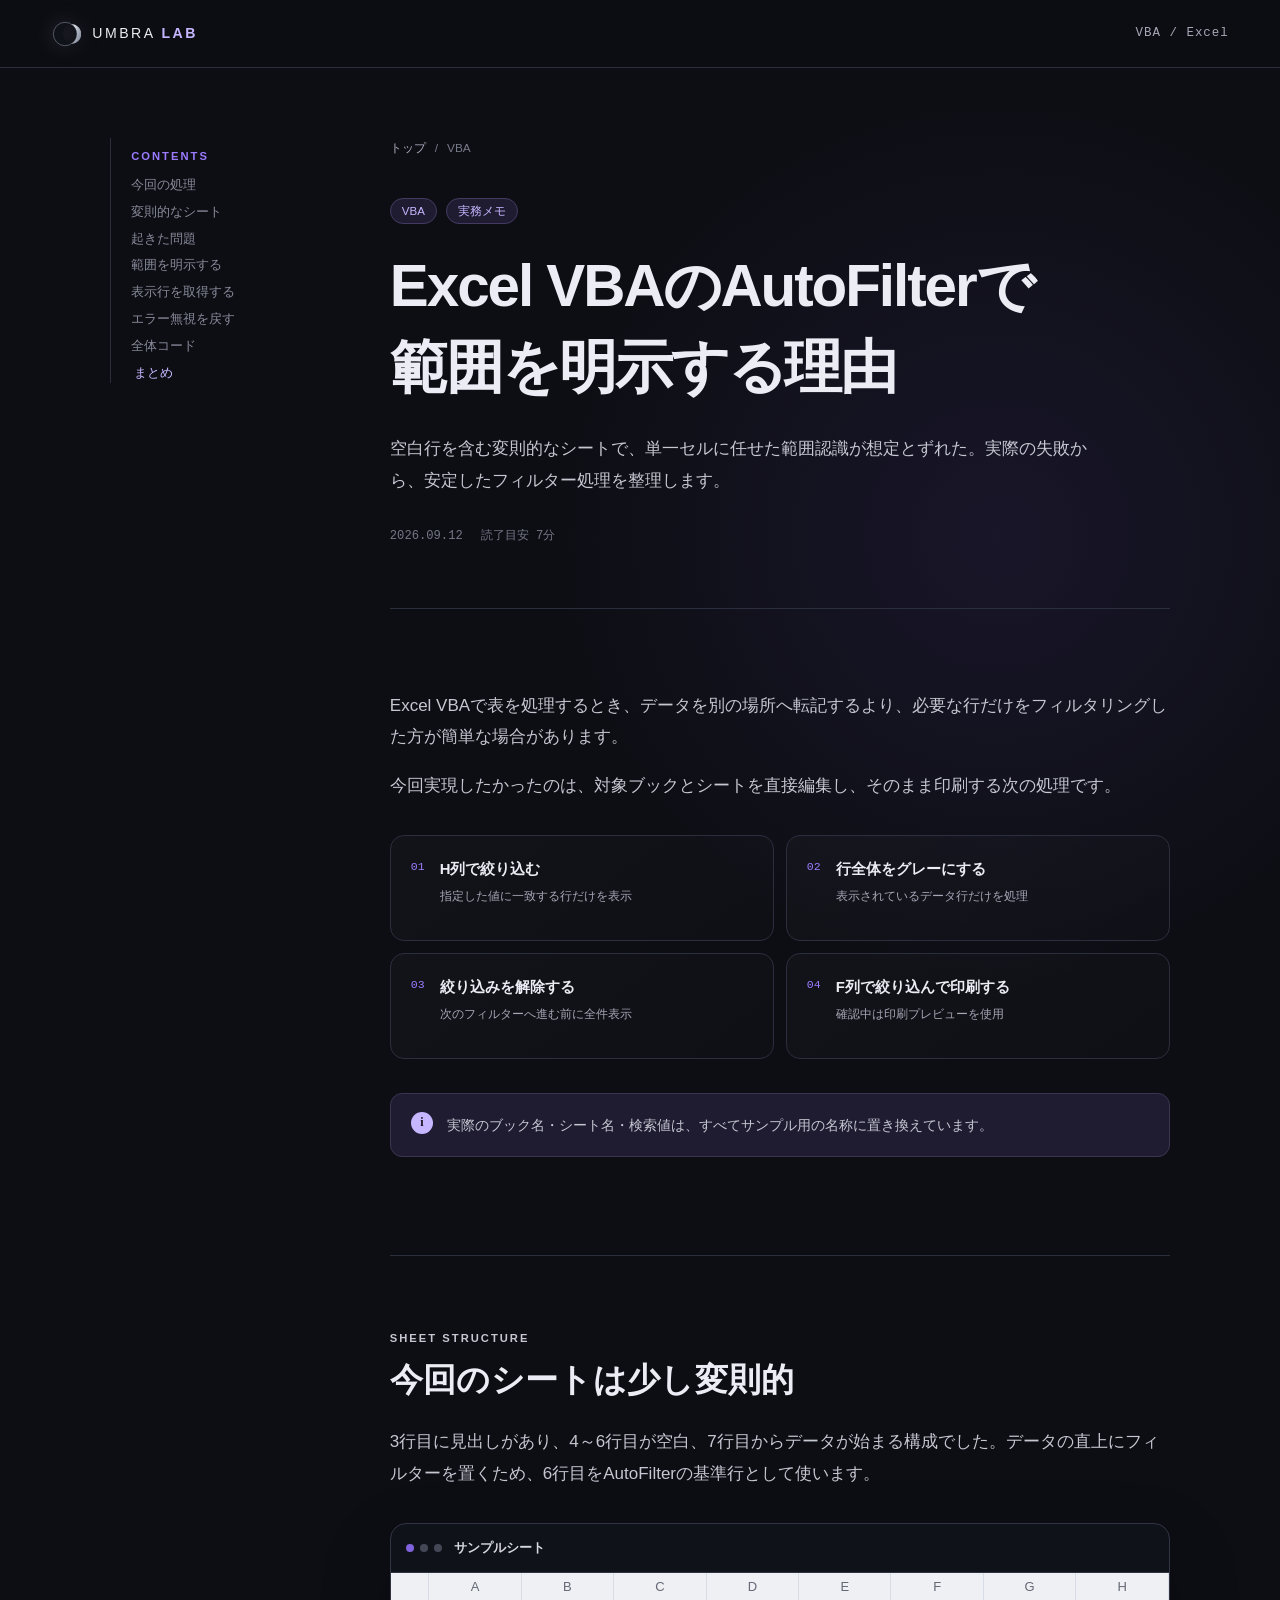
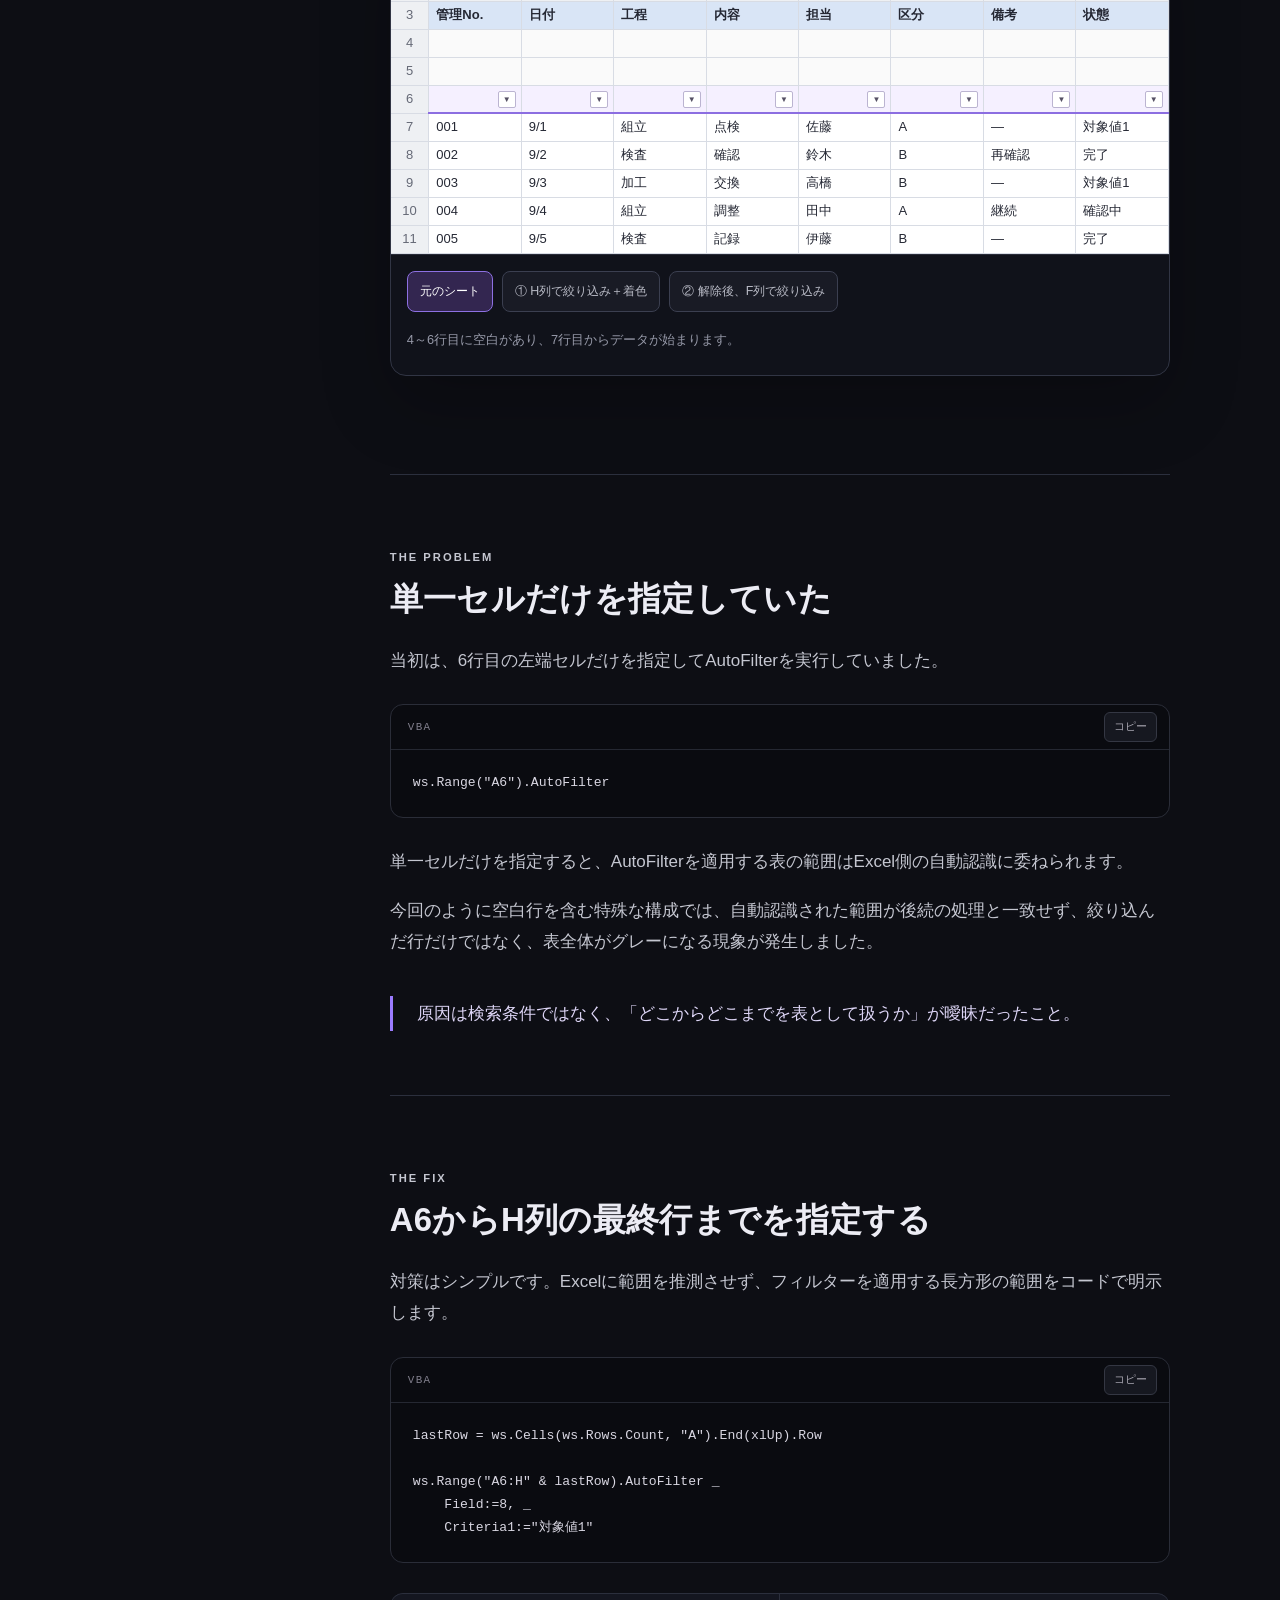
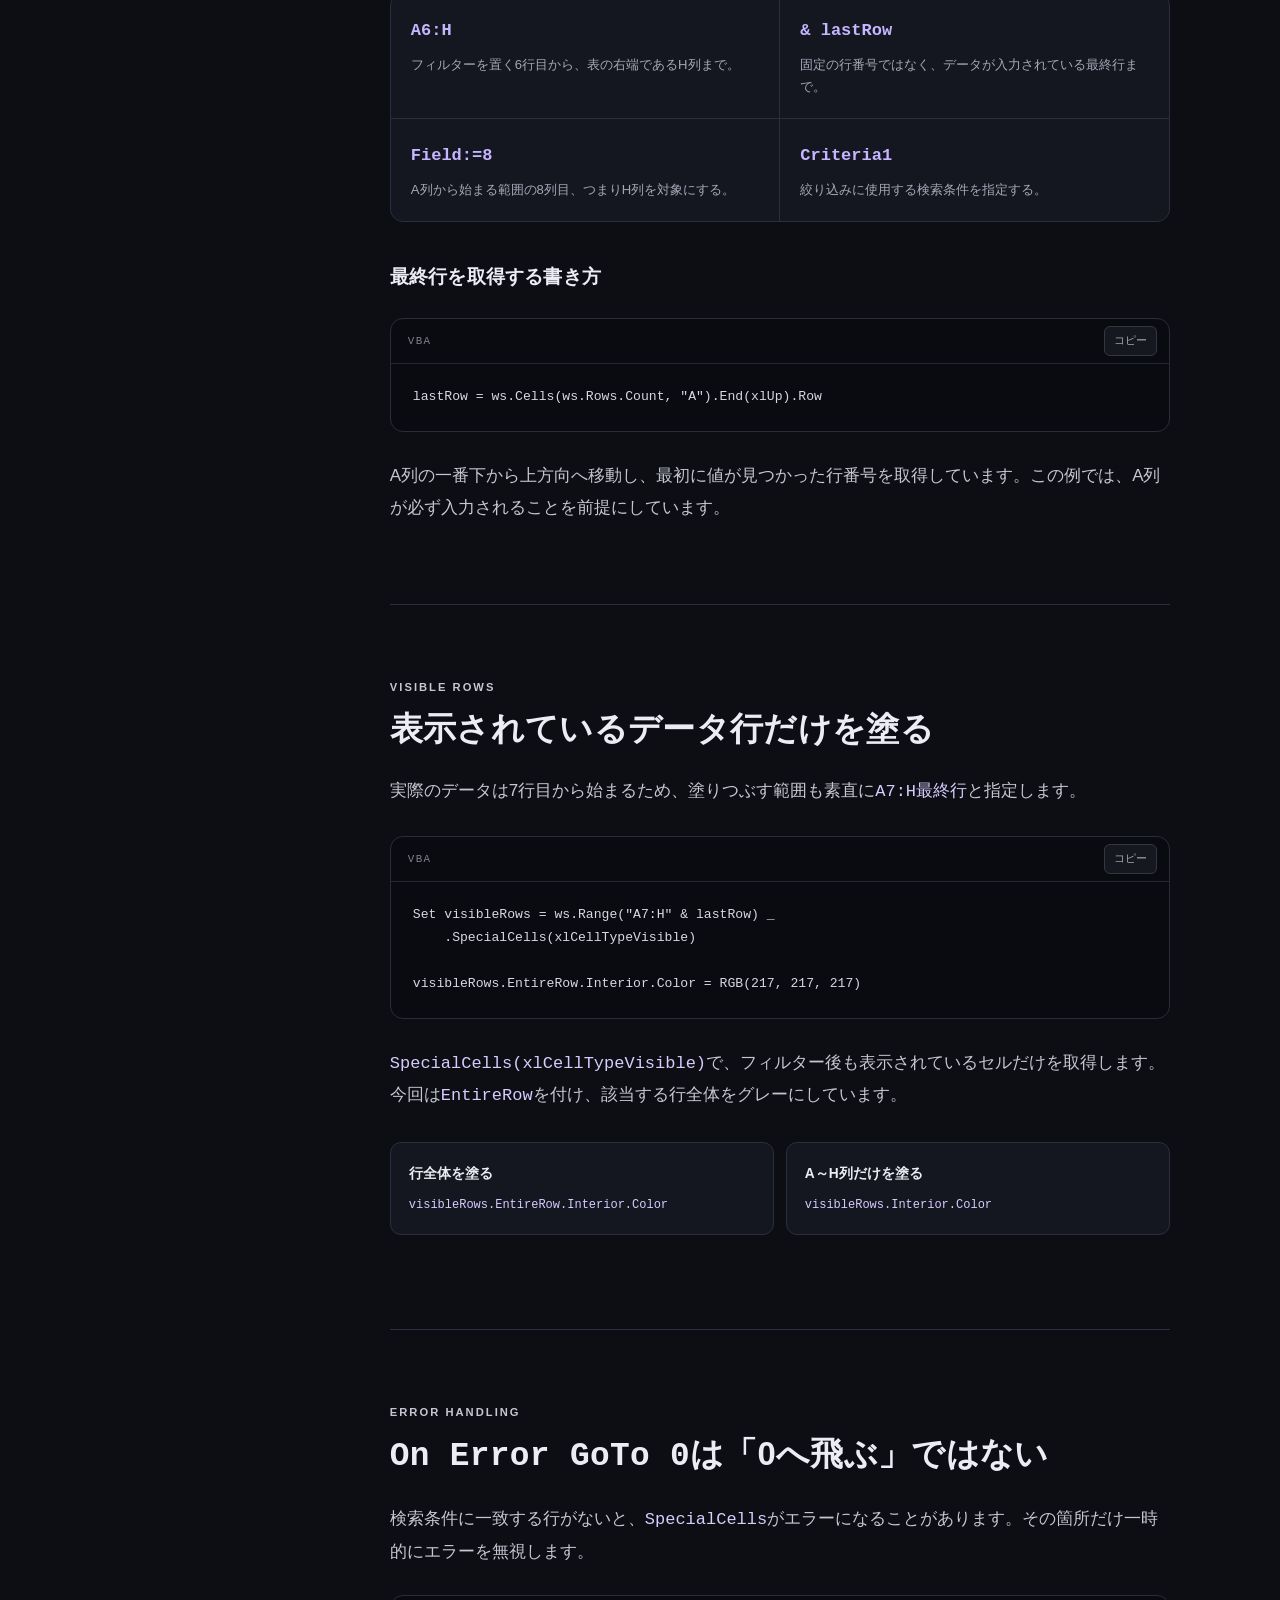
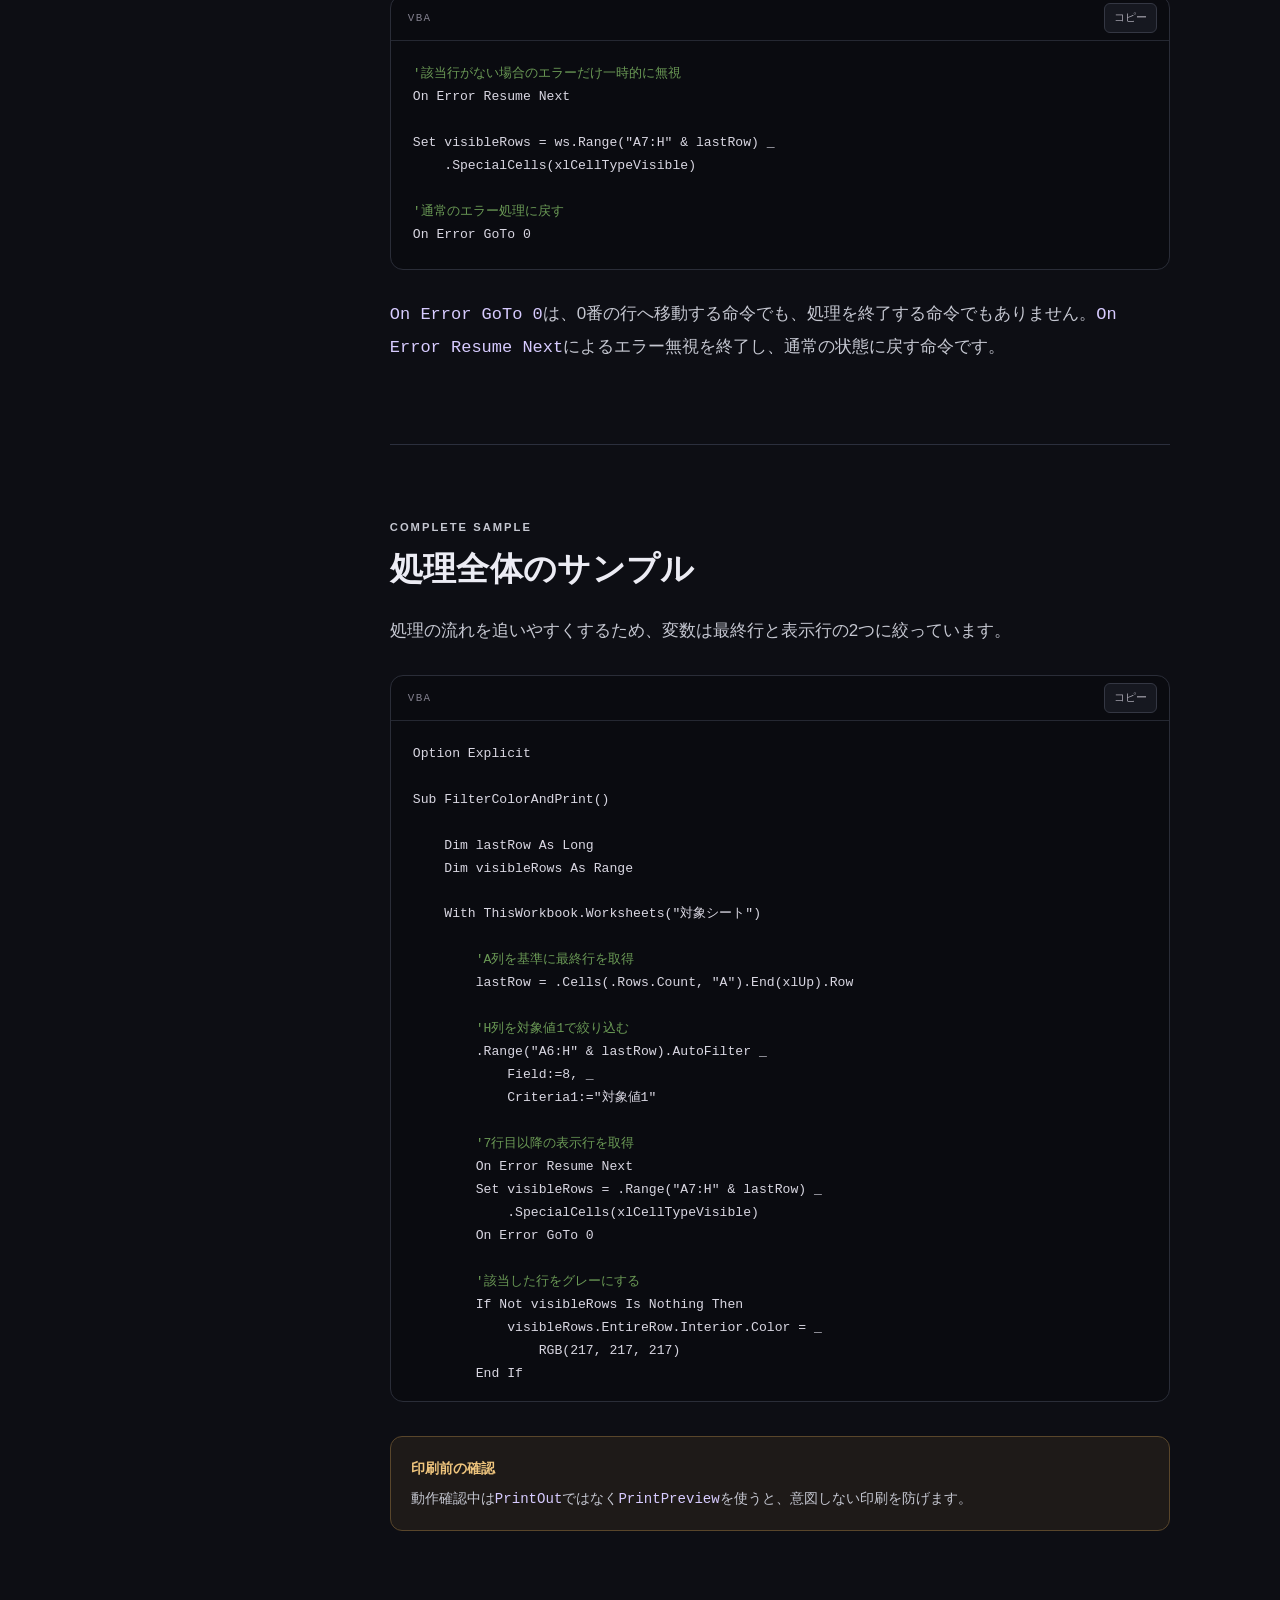
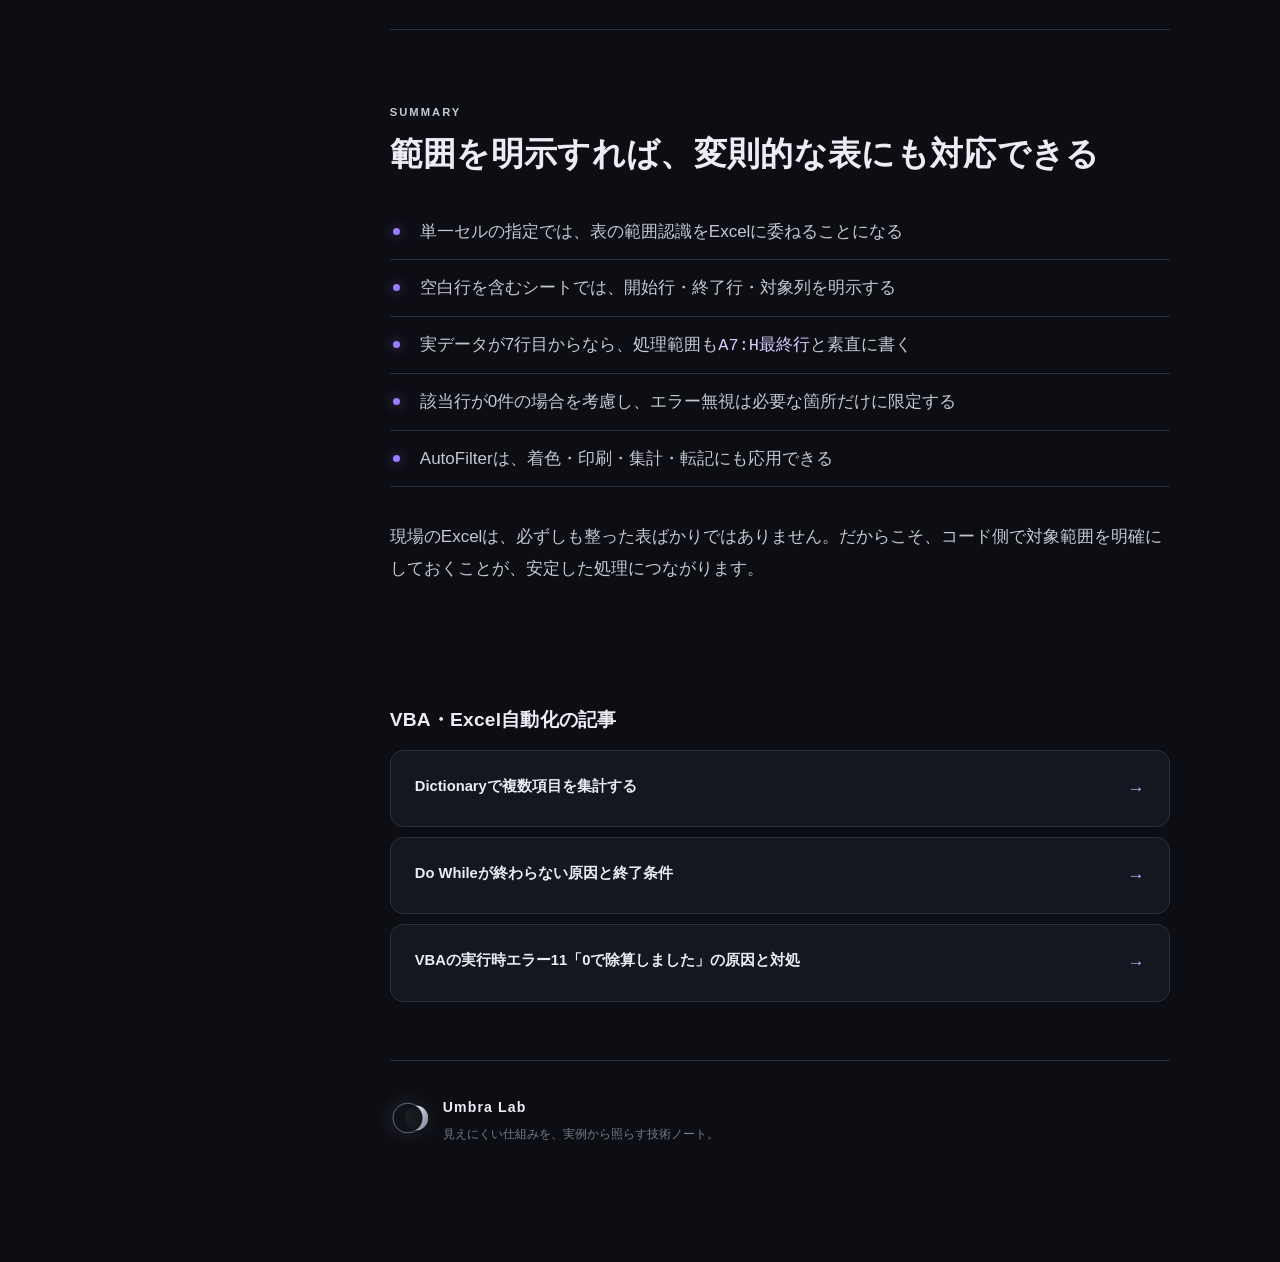
==== docs/articles/autofilter-range.html @ 35174223 "Umbra Lab 初回公開" ====
<!doctype html>
<html lang="ja">
<head>
  <meta charset="utf-8">
  <meta name="viewport" content="width=device-width, initial-scale=1">
  <title>Excel VBAのAutoFilterで範囲を明示する理由 | Umbra Lab</title>
  <meta name="description" content="空白行を含む変則的なExcelシートで、AutoFilterの自動範囲認識が想定とずれた実例と、範囲を明示して安定させる方法を解説します。">
  <meta name="theme-color" content="#0d0e14">
  <link rel="icon" type="image/svg+xml" href="../favicon.svg">
  <link rel="stylesheet" href="../styles.css">
</head>
<body>
  <header class="site-header">
    <a class="brand" href="../index.html" aria-label="Umbra Lab トップへ">
      <img class="brand-mark" src="../assets/umbra-mark.svg" alt="">
      <span>UMBRA <strong>LAB</strong></span>
    </a>
    <span class="section-name">VBA / Excel</span>
  </header>

  <div class="reading-progress" aria-hidden="true"><span></span></div>

  <main id="top" class="page-shell">
    <aside class="toc" aria-label="この記事の目次">
      <p class="toc-label">CONTENTS</p>
      <nav>
        <a href="#overview">今回の処理</a>
        <a href="#sheet">変則的なシート</a>
        <a href="#problem">起きた問題</a>
        <a href="#solution">範囲を明示する</a>
        <a href="#visible">表示行を取得する</a>
        <a href="#error">エラー無視を戻す</a>
        <a href="#full-code">全体コード</a>
        <a href="#summary">まとめ</a>
      </nav>
    </aside>

    <article class="article">
      <nav class="breadcrumb" aria-label="パンくずリスト"><a href="../index.html">トップ</a><span>/</span><span>VBA</span></nav>
      <header class="article-header">
        <div class="eyebrow"><span>VBA</span><span>実務メモ</span></div>
        <h1>Excel VBAのAutoFilterで<br>範囲を明示する理由</h1>
        <p class="lead">空白行を含む変則的なシートで、単一セルに任せた範囲認識が想定とずれた。実際の失敗から、安定したフィルター処理を整理します。</p>
        <div class="article-meta"><span>2026.09.12</span><span>読了目安 7分</span></div>
      </header>

      <section id="overview">
        <p>Excel VBAで表を処理するとき、データを別の場所へ転記するより、必要な行だけをフィルタリングした方が簡単な場合があります。</p>
        <p>今回実現したかったのは、対象ブックとシートを直接編集し、そのまま印刷する次の処理です。</p>
        <ol class="process-list">
          <li><span>01</span><div><strong>H列で絞り込む</strong><small>指定した値に一致する行だけを表示</small></div></li>
          <li><span>02</span><div><strong>行全体をグレーにする</strong><small>表示されているデータ行だけを処理</small></div></li>
          <li><span>03</span><div><strong>絞り込みを解除する</strong><small>次のフィルターへ進む前に全件表示</small></div></li>
          <li><span>04</span><div><strong>F列で絞り込んで印刷する</strong><small>確認中は印刷プレビューを使用</small></div></li>
        </ol>
        <div class="note"><span class="note-icon">i</span><p>実際のブック名・シート名・検索値は、すべてサンプル用の名称に置き換えています。</p></div>
      </section>

      <section id="sheet">
        <p class="section-kicker">SHEET STRUCTURE</p>
        <h2>今回のシートは少し変則的</h2>
        <p>3行目に見出しがあり、4～6行目が空白、7行目からデータが始まる構成でした。データの直上にフィルターを置くため、6行目をAutoFilterの基準行として使います。</p>
        <div class="sheet-card">
          <div class="sheet-toolbar">
            <div class="sheet-dots" aria-hidden="true"><span></span><span></span><span></span></div>
            <strong>サンプルシート</strong><span class="sheet-hint"></span>
          </div>
          <div class="sheet-scroll">
            <table class="excel-sheet" aria-label="空白行を含むExcelシートの例">
              <thead><tr><th class="corner"></th><th>A</th><th>B</th><th>C</th><th>D</th><th>E</th><th>F</th><th>G</th><th>H</th></tr></thead>
              <tbody id="demoBody">
                <tr class="source-header" data-fixed><th>3</th><td>管理No.</td><td>日付</td><td>工程</td><td>内容</td><td>担当</td><td>区分</td><td>備考</td><td>状態</td></tr>
                <tr class="blank-row" data-fixed><th>4</th><td></td><td></td><td></td><td></td><td></td><td></td><td></td><td></td></tr>
                <tr class="blank-row" data-fixed><th>5</th><td></td><td></td><td></td><td></td><td></td><td></td><td></td><td></td></tr>
                <tr class="filter-row" data-fixed><th>6</th><td><span class="filter-cell">▼</span></td><td><span class="filter-cell">▼</span></td><td><span class="filter-cell">▼</span></td><td><span class="filter-cell">▼</span></td><td><span class="filter-cell">▼</span></td><td><span class="filter-cell">▼</span></td><td><span class="filter-cell">▼</span></td><td><span class="filter-cell">▼</span></td></tr>
                <tr data-row="7" data-f="A" data-h="対象値1"><th>7</th><td>001</td><td>9/1</td><td>組立</td><td>点検</td><td>佐藤</td><td>A</td><td>―</td><td>対象値1</td></tr>
                <tr data-row="8" data-f="B" data-h="完了"><th>8</th><td>002</td><td>9/2</td><td>検査</td><td>確認</td><td>鈴木</td><td>B</td><td>再確認</td><td>完了</td></tr>
                <tr data-row="9" data-f="B" data-h="対象値1"><th>9</th><td>003</td><td>9/3</td><td>加工</td><td>交換</td><td>高橋</td><td>B</td><td>―</td><td>対象値1</td></tr>
                <tr data-row="10" data-f="A" data-h="確認中"><th>10</th><td>004</td><td>9/4</td><td>組立</td><td>調整</td><td>田中</td><td>A</td><td>継続</td><td>確認中</td></tr>
                <tr data-row="11" data-f="B" data-h="完了"><th>11</th><td>005</td><td>9/5</td><td>検査</td><td>記録</td><td>伊藤</td><td>B</td><td>―</td><td>完了</td></tr>
              </tbody>
            </table>
          </div>
          <div class="demo-controls" role="group" aria-label="フィルター動作の再現">
            <button type="button" class="demo-button is-active" data-demo="all">元のシート</button>
            <button type="button" class="demo-button" data-demo="h">① H列で絞り込み＋着色</button>
            <button type="button" class="demo-button" data-demo="f">② 解除後、F列で絞り込み</button>
          </div>
          <p id="demoCaption" class="demo-caption" aria-live="polite">4～6行目に空白があり、7行目からデータが始まります。</p>
        </div>
      </section>

      <section id="problem">
        <p class="section-kicker">THE PROBLEM</p>
        <h2>単一セルだけを指定していた</h2>
        <p>当初は、6行目の左端セルだけを指定してAutoFilterを実行していました。</p>
        <div class="code-block"><div class="code-head"><span>VBA</span><button type="button" class="copy-button">コピー</button></div><pre><code>ws.Range("A6").AutoFilter</code></pre></div>
        <p>単一セルだけを指定すると、AutoFilterを適用する表の範囲はExcel側の自動認識に委ねられます。</p>
        <p>今回のように空白行を含む特殊な構成では、自動認識された範囲が後続の処理と一致せず、絞り込んだ行だけではなく、表全体がグレーになる現象が発生しました。</p>
        <blockquote><p>原因は検索条件ではなく、「どこからどこまでを表として扱うか」が曖昧だったこと。</p></blockquote>
      </section>

      <section id="solution">
        <p class="section-kicker">THE FIX</p>
        <h2>A6からH列の最終行までを指定する</h2>
        <p>対策はシンプルです。Excelに範囲を推測させず、フィルターを適用する長方形の範囲をコードで明示します。</p>
        <div class="code-block"><div class="code-head"><span>VBA</span><button type="button" class="copy-button">コピー</button></div><pre><code>lastRow = ws.Cells(ws.Rows.Count, "A").End(xlUp).Row

ws.Range("A6:H" &amp; lastRow).AutoFilter _
    Field:=8, _
    Criteria1:="対象値1"</code></pre></div>
        <div class="explain-grid">
          <div><code>A6:H</code><p>フィルターを置く6行目から、表の右端であるH列まで。</p></div>
          <div><code>&amp; lastRow</code><p>固定の行番号ではなく、データが入力されている最終行まで。</p></div>
          <div><code>Field:=8</code><p>A列から始まる範囲の8列目、つまりH列を対象にする。</p></div>
          <div><code>Criteria1</code><p>絞り込みに使用する検索条件を指定する。</p></div>
        </div>
        <h3>最終行を取得する書き方</h3>
        <div class="code-block compact"><div class="code-head"><span>VBA</span><button type="button" class="copy-button">コピー</button></div><pre><code>lastRow = ws.Cells(ws.Rows.Count, "A").End(xlUp).Row</code></pre></div>
        <p>A列の一番下から上方向へ移動し、最初に値が見つかった行番号を取得しています。この例では、A列が必ず入力されることを前提にしています。</p>
      </section>

      <section id="visible">
        <p class="section-kicker">VISIBLE ROWS</p>
        <h2>表示されているデータ行だけを塗る</h2>
        <p>実際のデータは7行目から始まるため、塗りつぶす範囲も素直に<code>A7:H最終行</code>と指定します。</p>
        <div class="code-block"><div class="code-head"><span>VBA</span><button type="button" class="copy-button">コピー</button></div><pre><code>Set visibleRows = ws.Range("A7:H" &amp; lastRow) _
    .SpecialCells(xlCellTypeVisible)

visibleRows.EntireRow.Interior.Color = RGB(217, 217, 217)</code></pre></div>
        <p><code>SpecialCells(xlCellTypeVisible)</code>で、フィルター後も表示されているセルだけを取得します。今回は<code>EntireRow</code>を付け、該当する行全体をグレーにしています。</p>
        <div class="choice-row">
          <div><strong>行全体を塗る</strong><code>visibleRows.EntireRow.Interior.Color</code></div>
          <div><strong>A～H列だけを塗る</strong><code>visibleRows.Interior.Color</code></div>
        </div>
      </section>

      <section id="error">
        <p class="section-kicker">ERROR HANDLING</p>
        <h2><code>On Error GoTo 0</code>は「0へ飛ぶ」ではない</h2>
        <p>検索条件に一致する行がないと、<code>SpecialCells</code>がエラーになることがあります。その箇所だけ一時的にエラーを無視します。</p>
        <div class="code-block"><div class="code-head"><span>VBA</span><button type="button" class="copy-button">コピー</button></div><pre><code><span class="code-comment">'該当行がない場合のエラーだけ一時的に無視</span>
On Error Resume Next

Set visibleRows = ws.Range("A7:H" &amp; lastRow) _
    .SpecialCells(xlCellTypeVisible)

<span class="code-comment">'通常のエラー処理に戻す</span>
On Error GoTo 0</code></pre></div>
        <p><code>On Error GoTo 0</code>は、0番の行へ移動する命令でも、処理を終了する命令でもありません。<code>On Error Resume Next</code>によるエラー無視を終了し、通常の状態に戻す命令です。</p>
      </section>

      <section id="full-code">
        <p class="section-kicker">COMPLETE SAMPLE</p>
        <h2>処理全体のサンプル</h2>
        <p>処理の流れを追いやすくするため、変数は最終行と表示行の2つに絞っています。</p>
        <div class="code-block large"><div class="code-head"><span>VBA</span><button type="button" class="copy-button">コピー</button></div><pre><code>Option Explicit

Sub FilterColorAndPrint()

    Dim lastRow As Long
    Dim visibleRows As Range

    With ThisWorkbook.Worksheets("対象シート")

        <span class="code-comment">'A列を基準に最終行を取得</span>
        lastRow = .Cells(.Rows.Count, "A").End(xlUp).Row

        <span class="code-comment">'H列を対象値1で絞り込む</span>
        .Range("A6:H" &amp; lastRow).AutoFilter _
            Field:=8, _
            Criteria1:="対象値1"

        <span class="code-comment">'7行目以降の表示行を取得</span>
        On Error Resume Next
        Set visibleRows = .Range("A7:H" &amp; lastRow) _
            .SpecialCells(xlCellTypeVisible)
        On Error GoTo 0

        <span class="code-comment">'該当した行をグレーにする</span>
        If Not visibleRows Is Nothing Then
            visibleRows.EntireRow.Interior.Color = _
                RGB(217, 217, 217)
        End If

        <span class="code-comment">'絞り込みを解除</span>
        If .FilterMode Then
            .ShowAllData
        End If

        <span class="code-comment">'F列を対象値2で絞り込む</span>
        .Range("A6:H" &amp; lastRow).AutoFilter _
            Field:=6, _
            Criteria1:="対象値2"

        <span class="code-comment">'動作確認時は印刷プレビューを使用</span>
        .PrintPreview

    End With

End Sub</code></pre></div>
        <div class="warning"><strong>印刷前の確認</strong><p>動作確認中は<code>PrintOut</code>ではなく<code>PrintPreview</code>を使うと、意図しない印刷を防げます。</p></div>
      </section>

      <section id="summary">
        <p class="section-kicker">SUMMARY</p>
        <h2>範囲を明示すれば、変則的な表にも対応できる</h2>
        <ul class="summary-list">
          <li>単一セルの指定では、表の範囲認識をExcelに委ねることになる</li>
          <li>空白行を含むシートでは、開始行・終了行・対象列を明示する</li>
          <li>実データが7行目からなら、処理範囲も<code>A7:H最終行</code>と素直に書く</li>
          <li>該当行が0件の場合を考慮し、エラー無視は必要な箇所だけに限定する</li>
          <li>AutoFilterは、着色・印刷・集計・転記にも応用できる</li>
        </ul>
        <p>現場のExcelは、必ずしも整った表ばかりではありません。だからこそ、コード側で対象範囲を明確にしておくことが、安定した処理につながります。</p>
      </section>

      <h3>VBA・Excel自動化の記事</h3>
      <div class="related-articles">
        <a class="next-article" href="dictionary-multiple-keys.html">
          <strong>Dictionaryで複数項目を集計する</strong><span aria-hidden="true">→</span>
        </a>
        <a class="next-article" href="do-while-exit-condition.html">
          <strong>Do Whileが終わらない原因と終了条件</strong><span aria-hidden="true">→</span>
        </a>  
        <a class="next-article" href="division-by-zero-error-11.html">
          <strong>VBAの実行時エラー11「0で除算しました」の原因と対処</strong><span aria-hidden="true">→</span>
        </a> 
      </div>      
      <footer class="article-footer">
        <img class="brand-mark" src="../assets/umbra-mark.svg" alt="">
        <div><strong>Umbra Lab</strong><p>見えにくい仕組みを、実例から照らす技術ノート。</p></div>
      </footer>
    </article>
  </main>

  <script src="../script.js"></script>
</body>
</html>
---- docs/styles.css ----
:root {
  --bg: #0d0e14;
  --surface: #141620;
  --surface-2: #1a1d29;
  --ink: #ececf4;
  --muted: #a5a7b5;
  --line: #2b2f3d;
  --accent: #9b7bff;
  --accent-soft: rgba(155, 123, 255, .13);
  --accent-bright: #c6b6ff;
  --code: #0a0b10;
  --green: #4ade80;
  --excel-grid: #d8dce4;
  --excel-head: #eef0f3;
  --excel-text: #252834;
  color-scheme: dark;
}

* { box-sizing: border-box; }

html { scroll-behavior: smooth; }

body {
  margin: 0;
  background:
    radial-gradient(circle at 78% 7%, rgba(118, 84, 210, .11), transparent 28rem),
    var(--bg);
  color: var(--ink);
  font-family: "Segoe UI", "Yu Gothic UI", "Hiragino Kaku Gothic ProN", sans-serif;
  font-size: 17px;
  line-height: 1.85;
  text-rendering: optimizeLegibility;
}

a { color: inherit; }

button { font: inherit; }

.site-header {
  height: 68px;
  padding: 0 clamp(20px, 4vw, 64px);
  border-bottom: 1px solid var(--line);
  display: flex;
  align-items: center;
  justify-content: space-between;
  background: rgba(13, 14, 20, .88);
  backdrop-filter: blur(12px);
  position: sticky;
  top: 0;
  z-index: 20;
}

.brand {
  display: inline-flex;
  align-items: center;
  gap: 11px;
  color: var(--ink);
  text-decoration: none;
  font-size: .88rem;
  letter-spacing: .18em;
}

.brand strong { color: var(--accent-bright); }

.brand-mark {
  width: 30px;
  height: 30px;
  flex: 0 0 auto;
  display: block;
  object-fit: contain;
  filter: drop-shadow(0 0 10px rgba(199, 203, 215, .18));
}

.section-name {
  color: var(--muted);
  font-family: ui-monospace, SFMono-Regular, Consolas, monospace;
  font-size: .78rem;
  letter-spacing: .08em;
}

.reading-progress {
  position: fixed;
  top: 68px;
  left: 0;
  right: 0;
  height: 2px;
  z-index: 30;
}

.reading-progress span {
  display: block;
  width: 0;
  height: 100%;
  background: linear-gradient(90deg, #6d4ed0, var(--accent-bright));
}

.page-shell {
  width: min(1200px, calc(100% - 40px));
  margin: 0 auto;
  display: grid;
  grid-template-columns: 190px minmax(0, 780px);
  gap: clamp(44px, 7vw, 92px);
  justify-content: center;
  padding: 70px 0 110px;
}

.home-shell {
  width: min(1120px, calc(100% - 40px));
  margin: 0 auto;
  padding: clamp(64px, 9vw, 116px) 0 110px;
}

.home-hero {
  min-height: 430px;
  display: grid;
  grid-template-columns: minmax(0, 1fr) minmax(240px, 360px);
  align-items: center;
  gap: clamp(50px, 8vw, 110px);
  border-bottom: 1px solid var(--line);
}

.hero-copy { padding-bottom: 44px; }

.hero-copy h1 {
  max-width: 760px;
  margin: 18px 0 24px;
  font-size: clamp(2.55rem, 6vw, 4.9rem);
  line-height: 1.2;
}

.hero-copy > p:last-child {
  max-width: 640px;
  color: #bfc1cc;
  font-size: 1.02rem;
}

.hero-symbol {
  aspect-ratio: 1;
  display: grid;
  place-items: center;
  position: relative;
}

.hero-symbol::before {
  content: "";
  position: absolute;
  inset: 8%;
  border: 1px solid #292c38;
  border-radius: 50%;
  box-shadow: 0 0 90px rgba(155, 123, 255, .09);
}

.hero-symbol img { width: 76%; position: relative; }

.article-index { padding-top: 72px; }
.index-heading { max-width: 680px; margin-bottom: 34px; }
.index-heading h2 { margin: 12px 0 14px; }
.index-heading > p:last-child { color: var(--muted); }

.article-grid {
  display: grid;
  grid-template-columns: repeat(2, minmax(0, 1fr));
  gap: 16px;
}

.article-card {
  min-height: 310px;
  padding: 30px;
  display: flex;
  flex-direction: column;
  border: 1px solid var(--line);
  border-radius: 17px;
  color: var(--ink);
  background:
    linear-gradient(145deg, rgba(255,255,255,.035), rgba(255,255,255,.008)),
    var(--surface);
  text-decoration: none;
  transition: transform .2s ease, border-color .2s ease, box-shadow .2s ease;
}

.article-card:hover {
  transform: translateY(-4px);
  border-color: #5c4e7f;
  box-shadow: 0 24px 60px rgba(0,0,0,.22);
}

.card-meta {
  display: flex;
  justify-content: space-between;
  gap: 16px;
  color: #858896;
  font-family: ui-monospace, SFMono-Regular, Consolas, monospace;
  font-size: .72rem;
}

.card-meta span { color: var(--accent-bright); }
.article-card h3 { margin: 28px 0 14px; font-size: 1.35rem; }
.article-card p { margin: 0 0 28px; color: #aeb0bd; font-size: .9rem; }
.card-link { margin-top: auto; color: var(--accent-bright); font-size: .82rem; }

.site-footer {
  width: min(1120px, calc(100% - 40px));
  margin: 0 auto;
  padding: 30px 0 44px;
  border-top: 1px solid var(--line);
  display: flex;
  align-items: center;
  gap: 14px;
}

.site-footer strong { font-size: .85rem; letter-spacing: .08em; }
.site-footer p { margin: 1px 0 0; color: #767988; font-size: .74rem; }

.toc {
  position: sticky;
  top: 112px;
  align-self: start;
  border-left: 1px solid var(--line);
  padding-left: 20px;
}

.toc-label,
.section-kicker {
  color: var(--accent);
  font-size: .7rem;
  font-weight: 700;
  line-height: 1.3;
  letter-spacing: .18em;
}

.toc nav { display: grid; gap: 7px; }

.toc a {
  color: #878a99;
  text-decoration: none;
  font-size: .8rem;
  line-height: 1.55;
  transition: color .2s ease, transform .2s ease;
}

.toc a:hover,
.toc a.is-current { color: var(--accent-bright); transform: translateX(3px); }

.article { min-width: 0; }

.breadcrumb {
  margin: 0 0 24px;
  display: flex;
  gap: 9px;
  color: #777a89;
  font-size: .74rem;
}

.breadcrumb a { color: #aaaebe; text-decoration: none; }
.breadcrumb a:hover { color: var(--accent-bright); }

.article-header { padding: 14px 0 60px; }

.eyebrow { display: flex; gap: 9px; margin-bottom: 22px; }

.eyebrow span {
  border: 1px solid #443a62;
  border-radius: 999px;
  padding: 3px 11px;
  color: var(--accent-bright);
  background: var(--accent-soft);
  font-size: .72rem;
  line-height: 1.6;
}

h1, h2, h3 { margin-top: 0; line-height: 1.38; letter-spacing: .01em; }

h1 {
  margin-bottom: 24px;
  font-size: clamp(2.15rem, 5vw, 3.65rem);
  font-weight: 700;
  letter-spacing: -.035em;
}

h2 { margin-bottom: 24px; font-size: clamp(1.55rem, 3vw, 2.05rem); }
h3 { margin-top: 42px; margin-bottom: 16px; font-size: 1.2rem; }

.lead { max-width: 700px; color: #bcbecb; font-size: 1.08rem; line-height: 1.9; }

.article-meta {
  display: flex;
  gap: 18px;
  margin-top: 28px;
  color: #747786;
  font-family: ui-monospace, SFMono-Regular, Consolas, monospace;
  font-size: .76rem;
}

.article > section {
  padding: 64px 0;
  border-top: 1px solid var(--line);
  scroll-margin-top: 90px;
}

.article p { color: #c5c7d1; }
.article p code, .choice-row code, .summary-list code { color: #d7cbff; }

.process-list {
  margin: 34px 0;
  padding: 0;
  display: grid;
  grid-template-columns: repeat(2, 1fr);
  gap: 12px;
  list-style: none;
}

.process-list li {
  min-height: 106px;
  display: flex;
  align-items: flex-start;
  gap: 15px;
  padding: 20px;
  border: 1px solid var(--line);
  border-radius: 14px;
  background: linear-gradient(145deg, rgba(255,255,255,.025), rgba(255,255,255,.008));
}

.process-list > li > span {
  color: var(--accent);
  font-family: ui-monospace, SFMono-Regular, Consolas, monospace;
  font-size: .72rem;
}

.process-list strong { display: block; font-size: .93rem; }
.process-list small { display: block; margin-top: 4px; color: var(--muted); font-size: .78rem; line-height: 1.55; }

.note, .warning {
  margin: 34px 0;
  display: flex;
  gap: 14px;
  padding: 18px 20px;
  border: 1px solid #3b3450;
  border-radius: 12px;
  background: var(--accent-soft);
}

.note p, .warning p { margin: 0; font-size: .88rem; }

.note-icon {
  width: 22px;
  height: 22px;
  flex: 0 0 auto;
  display: grid;
  place-items: center;
  border-radius: 50%;
  color: #17121f;
  background: var(--accent-bright);
  font: 700 .75rem Georgia, serif;
}

.sheet-card {
  margin: 34px 0;
  overflow: hidden;
  border: 1px solid #313544;
  border-radius: 16px;
  background: #10121a;
  box-shadow: 0 28px 70px rgba(0,0,0,.22);
}

.sheet-toolbar {
  min-height: 49px;
  padding: 10px 15px;
  display: flex;
  align-items: center;
  gap: 12px;
  border-bottom: 1px solid #303442;
  color: #d7d8e0;
  font-size: .8rem;
}

.sheet-dots { display: flex; gap: 6px; }
.sheet-dots span { width: 8px; height: 8px; border-radius: 50%; background: #444856; }
.sheet-dots span:first-child { background: #8062dd; }
.sheet-hint { margin-left: auto; color: #777b8a; font-size: .7rem; }
.sheet-scroll { overflow-x: auto; background: white; }

.excel-sheet {
  width: 100%;
  min-width: 700px;
  border-collapse: collapse;
  table-layout: fixed;
  color: var(--excel-text);
  background: white;
  font-family: Calibri, "Segoe UI", sans-serif;
  font-size: 13px;
  line-height: 1.25;
}

.excel-sheet th, .excel-sheet td {
  height: 28px;
  padding: 5px 7px;
  border-right: 1px solid var(--excel-grid);
  border-bottom: 1px solid var(--excel-grid);
  overflow: hidden;
  text-overflow: ellipsis;
  white-space: nowrap;
}

.excel-sheet thead th,
.excel-sheet tbody th { background: var(--excel-head); color: #656976; text-align: center; font-weight: 500; }
.excel-sheet .corner, .excel-sheet tbody th { width: 38px; }
.excel-sheet .source-header td { background: #d9e5f6; font-weight: 700; }
.excel-sheet .blank-row td { height: 21px; background: #fafafa; }
.excel-sheet .filter-row td { height: 25px; padding: 2px 5px; background: #f5f0ff; border-bottom: 2px solid #8c6ee1; text-align: right; }
.filter-cell { display: inline-grid; width: 18px; height: 17px; place-items: center; border: 1px solid #bbb4d1; border-radius: 2px; color: #555064; background: #fff; font-size: 8px; }
.excel-sheet tr.is-filtered-out { display: none; }
.excel-sheet tr.is-gray td { background: #d9d9d9; }
.excel-sheet tr.is-gray th { background: #c9cbd0; }

.demo-controls {
  padding: 16px;
  display: flex;
  flex-wrap: wrap;
  gap: 9px;
  border-top: 1px solid #282b38;
}

.demo-button {
  border: 1px solid #3b3f50;
  border-radius: 8px;
  padding: 8px 12px;
  color: #b8bac5;
  background: #191b25;
  cursor: pointer;
  font-size: .78rem;
  transition: border-color .2s ease, color .2s ease, background .2s ease;
}

.demo-button:hover { color: white; border-color: #70628f; }
.demo-button.is-active { color: white; border-color: #8d70e2; background: #332650; }
.demo-caption { min-height: 47px; margin: 0; padding: 0 16px 16px; color: #9699a8 !important; font-size: .8rem; }

.code-block {
  margin: 28px 0;
  overflow: hidden;
  border: 1px solid #2a2d38;
  border-radius: 13px;
  background: var(--code);
}

.code-head {
  min-height: 42px;
  padding: 7px 12px 7px 17px;
  display: flex;
  align-items: center;
  justify-content: space-between;
  border-bottom: 1px solid #252832;
  color: #817f8c;
  font-family: ui-monospace, SFMono-Regular, Consolas, monospace;
  font-size: .68rem;
  letter-spacing: .12em;
}

.copy-button {
  border: 1px solid #343743;
  border-radius: 6px;
  padding: 4px 9px;
  color: #aaa8b3;
  background: #161820;
  cursor: pointer;
  font-size: .68rem;
}

.copy-button:hover { color: white; border-color: #5c4e7f; }

.code-block.code-warning {
  border-color: #b98a2e;
  background: #11100d;
  box-shadow: inset 3px 0 0 #e1ad42;
}

.code-warning .code-head {
  border-bottom-color: #6d5325;
  color: #f2c96f;
  background: #241c0d;
}

.warning-badge {
  border: 1px solid #a87c25;
  border-radius: 999px;
  padding: 4px 9px;
  color: #ffdc8a;
  background: #3a2a0c;
  font-family: "Noto Sans JP", sans-serif;
  font-size: .68rem;
  font-weight: 700;
  letter-spacing: .05em;
}

pre {
  margin: 0;
  padding: 22px;
  overflow-x: auto;
  color: #d9d7e2;
  font: .82rem/1.75 ui-monospace, SFMono-Regular, Consolas, "Liberation Mono", monospace;
  tab-size: 4;
}

.large pre { max-height: 680px; }

.explain-grid {
  margin: 30px 0;
  display: grid;
  grid-template-columns: repeat(2, 1fr);
  gap: 1px;
  overflow: hidden;
  border: 1px solid var(--line);
  border-radius: 13px;
  background: var(--line);
}

.explain-grid > div { padding: 20px; background: var(--surface); }
.explain-grid code { color: var(--accent-bright); font-weight: 700; }
.explain-grid p { margin: 8px 0 0; color: var(--muted); font-size: .82rem; line-height: 1.65; }

blockquote {
  margin: 38px 0 0;
  padding: 2px 0 2px 24px;
  border-left: 3px solid var(--accent);
}

blockquote p { margin: 0; color: #ded6f7 !important; font-size: 1.05rem; }

.choice-row { margin: 30px 0; display: grid; grid-template-columns: 1fr 1fr; gap: 12px; }
.choice-row > div { padding: 18px; border: 1px solid var(--line); border-radius: 11px; background: var(--surface); }
.choice-row strong { display: block; margin-bottom: 8px; font-size: .86rem; }
.choice-row code { display: block; overflow-wrap: anywhere; font-size: .75rem; }

.comparison-grid {
  margin: 30px 0;
  display: grid;
  grid-template-columns: repeat(2, 1fr);
  gap: 12px;
}

.comparison-grid > div {
  padding: 22px;
  border: 1px solid var(--line);
  border-radius: 13px;
  background: var(--surface);
}

.comparison-label {
  display: block;
  margin-bottom: 12px;
  color: var(--accent-bright);
  font: .72rem/1.5 ui-monospace, SFMono-Regular, Consolas, monospace;
}

.comparison-grid strong { display: block; font-size: .95rem; }
.comparison-grid p { margin: 7px 0 0; color: var(--muted); font-size: .82rem; line-height: 1.65; }

.key-flow {
  margin: 32px 0;
  padding: 22px;
  display: grid;
  grid-template-columns: 1fr auto 1fr auto 1.6fr;
  align-items: stretch;
  gap: 12px;
  border: 1px solid var(--line);
  border-radius: 14px;
  background: var(--surface);
}

.key-flow > div {
  min-height: 86px;
  padding: 15px;
  display: flex;
  flex-direction: column;
  justify-content: center;
  border: 1px solid #303442;
  border-radius: 10px;
  background: var(--surface-2);
}

.key-flow > span { align-self: center; color: #757988; }
.key-flow small { color: #848796; font-size: .7rem; }
.key-flow strong { margin-top: 4px; font-size: .85rem; }
.key-flow .key-result { border-color: #584a7d; background: var(--accent-soft); }
.key-flow .key-result strong { color: var(--accent-bright); }

.aggregation-demo {
  margin: 34px 0;
  display: grid;
  grid-template-columns: minmax(0, 1fr) auto minmax(0, 1fr);
  align-items: center;
  gap: 14px;
}

.data-panel {
  overflow: hidden;
  border: 1px solid #313544;
  border-radius: 14px;
  background: #10121a;
}

.data-panel-head {
  min-height: 46px;
  padding: 10px 14px;
  display: flex;
  align-items: center;
  justify-content: space-between;
  color: #d6d8e0;
  font-size: .8rem;
}

.data-panel-head small { color: #7d808e; font-size: .68rem; }
.result-panel { border-color: #51446f; }
.aggregate-arrow { color: var(--accent-bright); font-size: 1.25rem; }

.mini-sheet {
  width: 100%;
  min-width: 300px;
  border-collapse: collapse;
  color: var(--excel-text);
  background: #fff;
  font: 13px/1.3 Calibri, "Segoe UI", sans-serif;
}

.mini-sheet th, .mini-sheet td { padding: 9px 11px; border: 1px solid var(--excel-grid); text-align: left; }
.mini-sheet th { background: #e9ecf2; font-weight: 600; }
.mini-sheet td:last-child, .mini-sheet th:last-child { text-align: right; }
.mini-sheet .duplicate-row td { background: #eee9ff; }

.next-article {
  margin-top: 10px;
  padding: 22px 24px;
  display: grid;
  grid-template-columns: 1fr auto;
  gap: 4px 20px;
  border: 1px solid var(--line);
  border-radius: 13px;
  color: var(--ink);
  background: var(--surface);
  text-decoration: none;
  transition: border-color 0.2s ease,
              background-color 0.2s ease,
              transform 0.2s ease;
}

.next-article > span:first-child { grid-column: 1; color: #858896; font-size: .72rem; }
.next-article strong { grid-column: 1; font-size: .92rem; }
.next-article > span:last-child { grid-column: 2; grid-row: 1 / 3; align-self: center; color: var(--accent-bright); }
.next-article:hover {
  border-color: #6f5d99;
  background-color: #181922;
  transform: translateY(-2px);
}

a[target="_blank"] {
  color: #66b3ff;
  text-decoration: underline;
  text-underline-offset: 3px;
}

a[target="_blank"]:hover {
  color: #9dceff;
}

.warning { display: block; border-color: #59462b; background: rgba(231, 170, 78, .08); }
.warning strong { display: block; margin-bottom: 4px; color: #efc57d; font-size: .88rem; }

.summary-list { margin: 28px 0 34px; padding: 0; list-style: none; }
.summary-list li { position: relative; padding: 12px 0 12px 30px; border-bottom: 1px solid var(--line); color: #c5c7d1; }
.summary-list li::before { content: ""; position: absolute; left: 3px; top: 24px; width: 7px; height: 7px; border-radius: 50%; background: var(--accent); box-shadow: 0 0 12px rgba(155,123,255,.5); }

.article-footer {
  margin-top: 58px;
  padding-top: 30px;
  border-top: 1px solid var(--line);
  display: flex;
  align-items: center;
  gap: 15px;
}

.code-comment {
  color: #6a9955;
}

.article-footer .brand-mark { width: 38px; height: 38px; }
.article-footer strong { font-size: .88rem; letter-spacing: .08em; }
.article-footer p { margin: 1px 0 0; color: #767988; font-size: .75rem; }

@media (max-width: 940px) {
  .page-shell { grid-template-columns: minmax(0, 780px); padding-top: 45px; }
  .toc { display: none; }
  .home-hero { grid-template-columns: minmax(0, 1fr) 260px; }
}

@media (max-width: 620px) {
  body { font-size: 16px; }
  .site-header { height: 60px; padding: 0 18px; }
  .reading-progress { top: 60px; }
  .section-name { font-size: .68rem; }
  .page-shell { width: min(100% - 32px, 780px); padding: 32px 0 72px; }
  .home-shell { width: min(100% - 32px, 780px); padding: 48px 0 72px; }
  .home-hero { min-height: auto; grid-template-columns: 1fr; gap: 8px; }
  .hero-copy { padding-bottom: 10px; }
  .hero-copy h1 { font-size: 2.35rem; }
  .hero-symbol { width: 210px; margin: 0 auto 46px; }
  .article-index { padding-top: 50px; }
  .article-grid { grid-template-columns: 1fr; }
  .article-card { min-height: 280px; padding: 24px; }
  .article-header { padding-bottom: 42px; }
  h1 { font-size: 2.05rem; }
  .lead { font-size: 1rem; }
  .article > section { padding: 48px 0; scroll-margin-top: 70px; }
  .process-list, .explain-grid, .choice-row, .comparison-grid { grid-template-columns: 1fr; }
  .process-list li { min-height: auto; }
  .key-flow { grid-template-columns: 1fr; }
  .key-flow > span { transform: rotate(90deg); }
  .aggregation-demo { grid-template-columns: 1fr; }
  .aggregate-arrow { justify-self: center; transform: rotate(90deg); }
  .sheet-hint { display: none; }
  .demo-controls { display: grid; }
  .demo-button { width: 100%; text-align: left; }
  pre { padding: 18px; font-size: .76rem; }
}

@media (prefers-reduced-motion: reduce) {
  html { scroll-behavior: auto; }
  *, *::before, *::after { transition: none !important; }
}
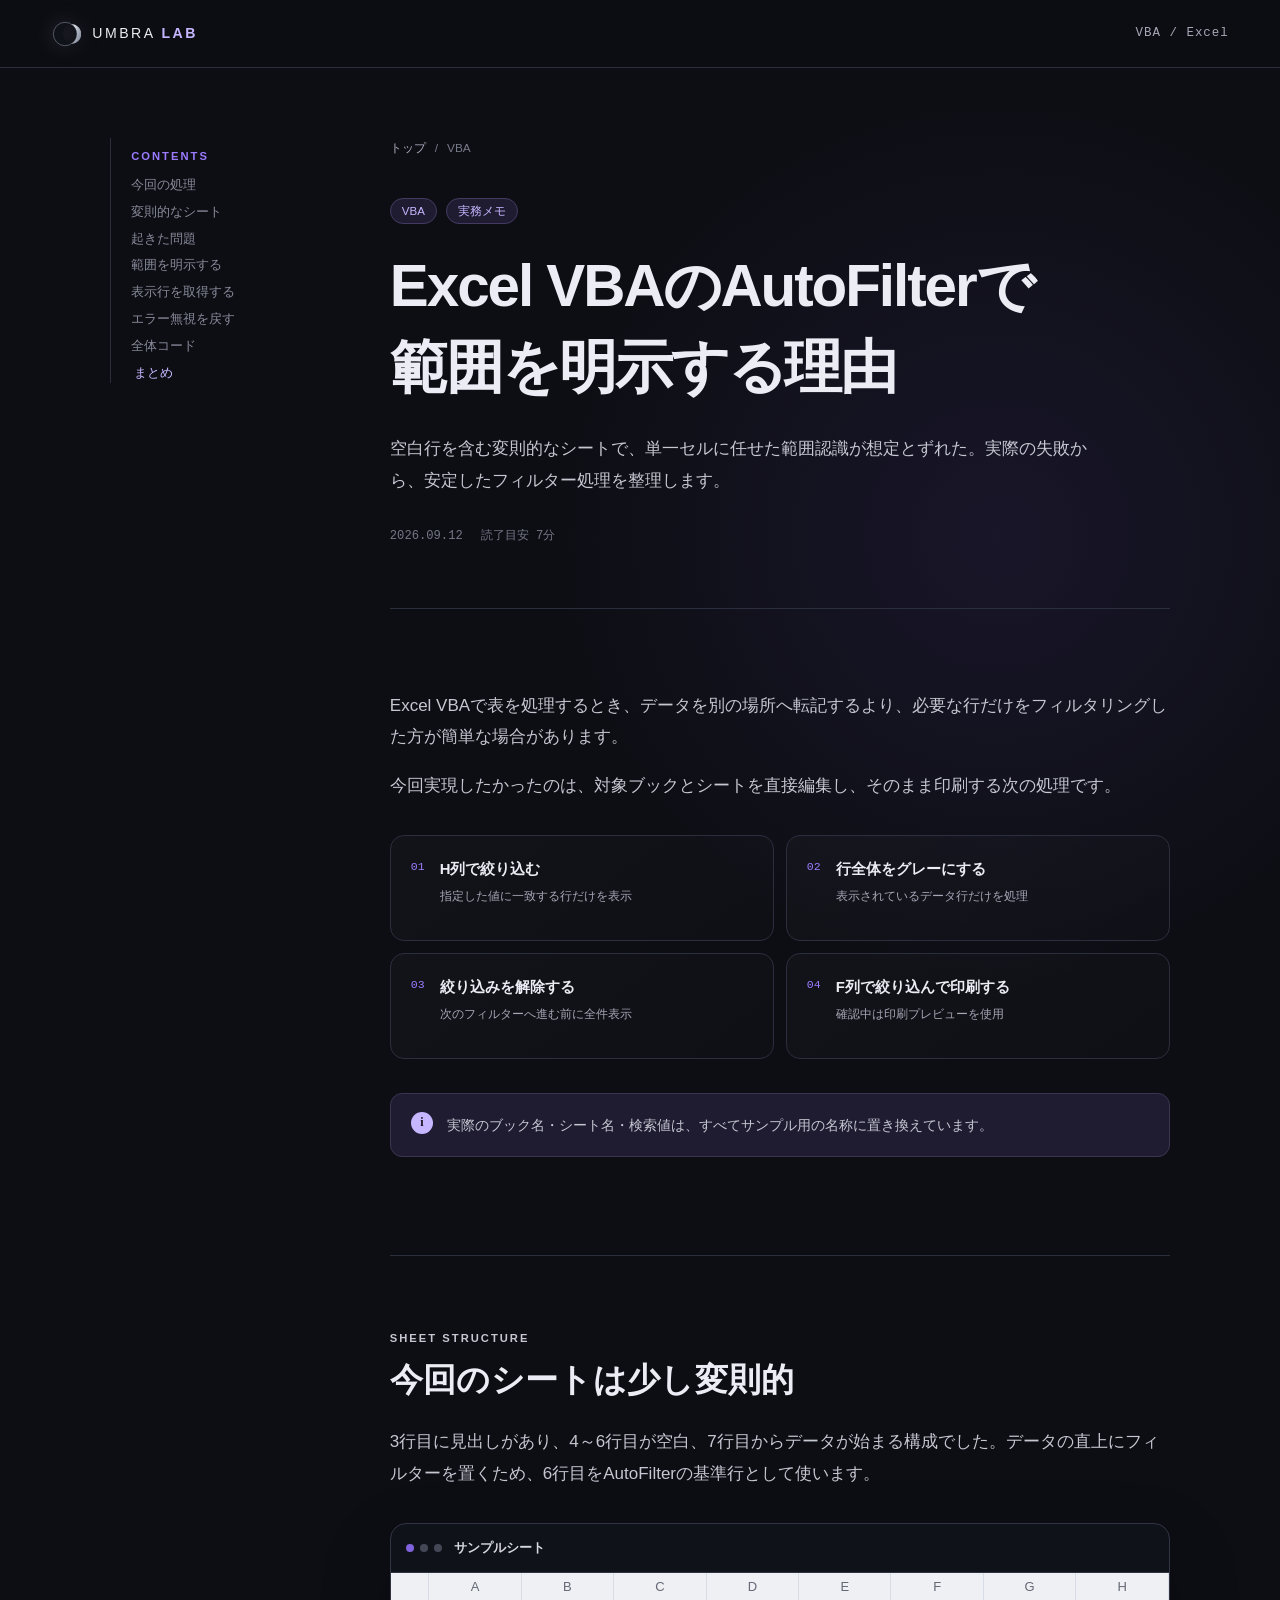
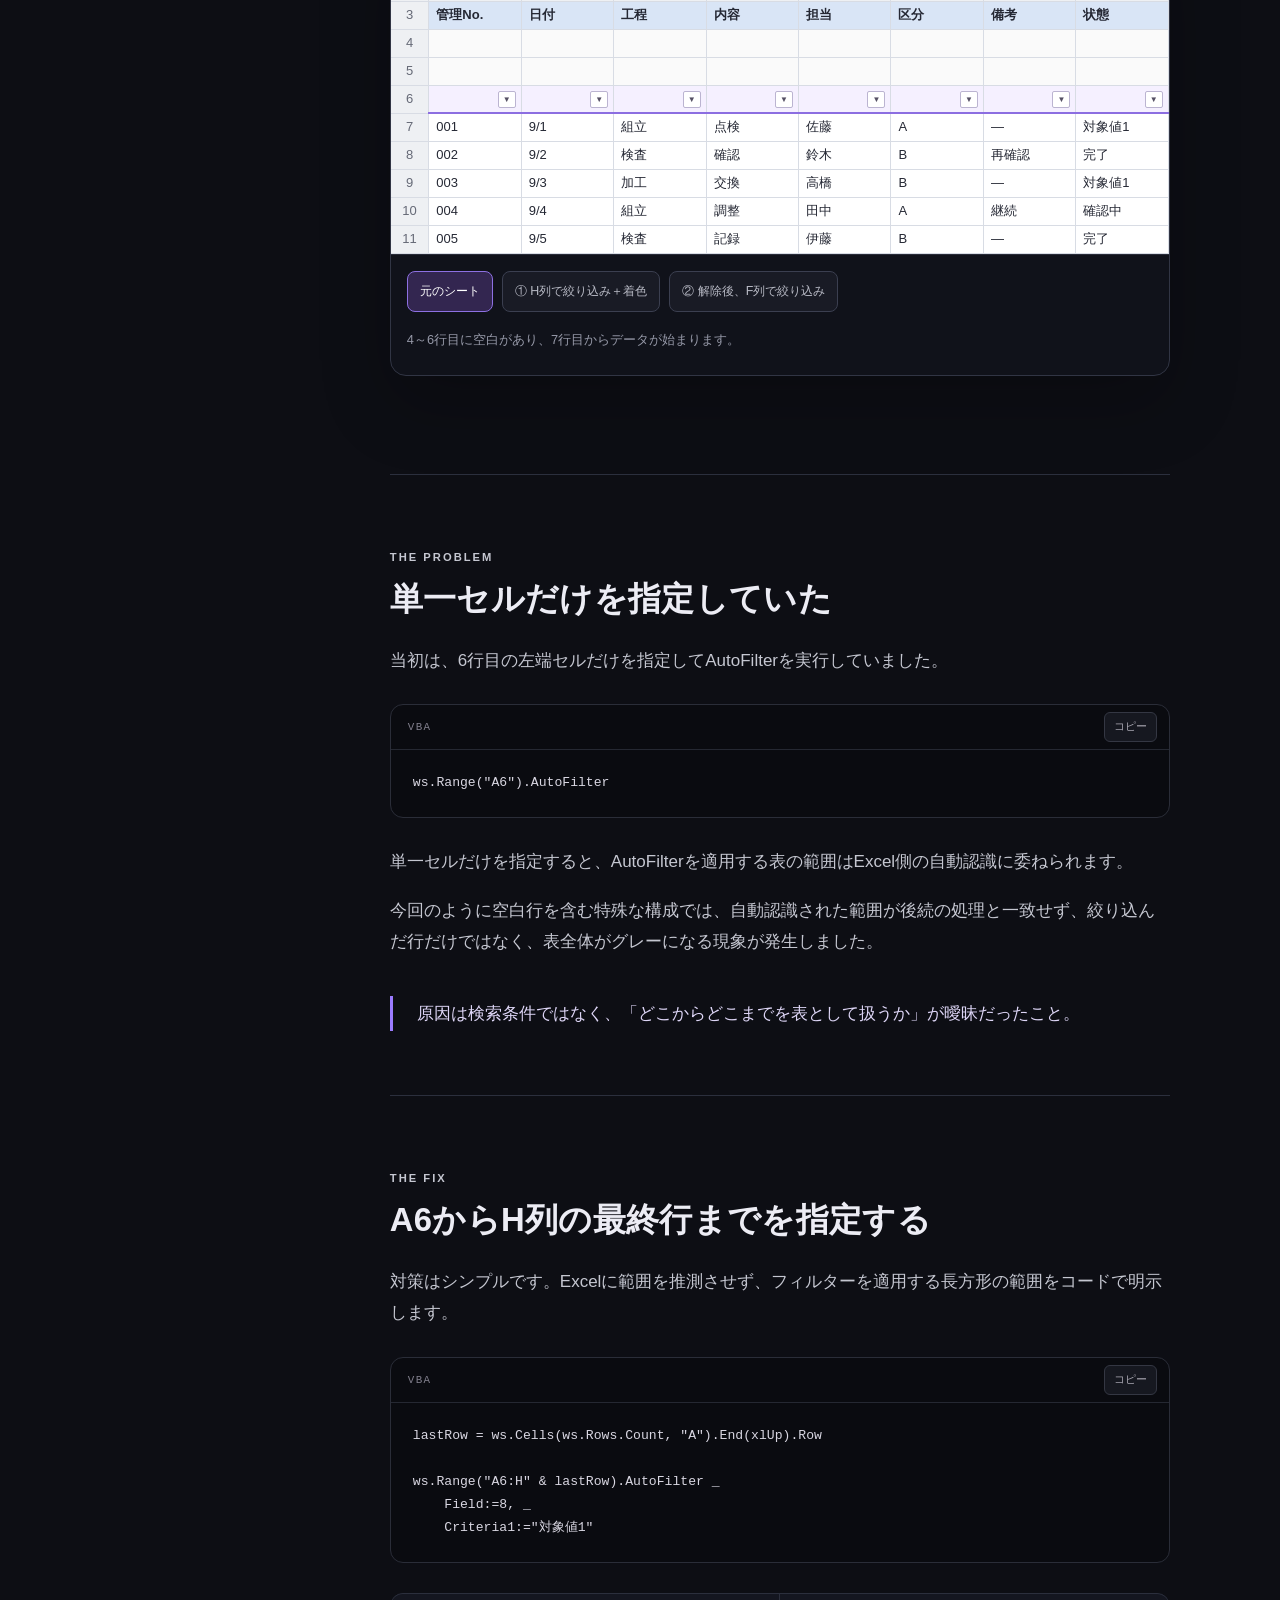
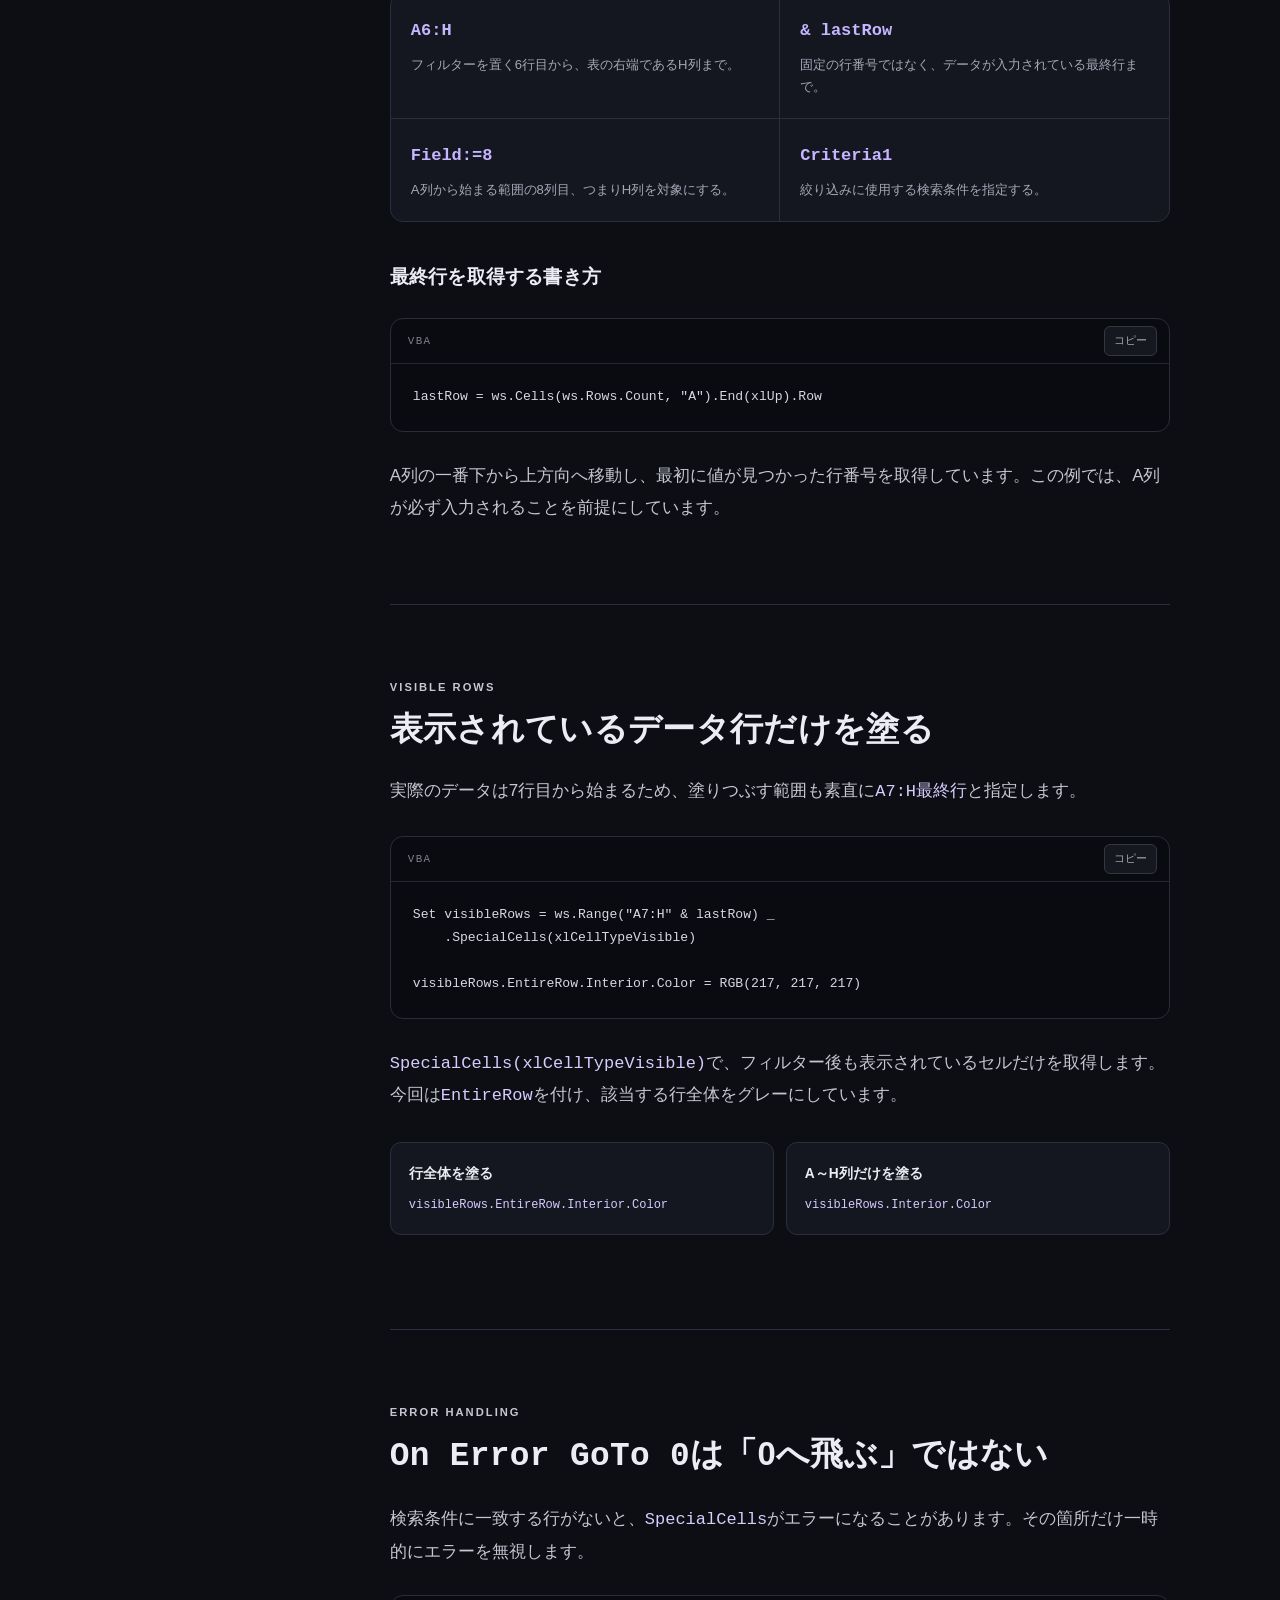
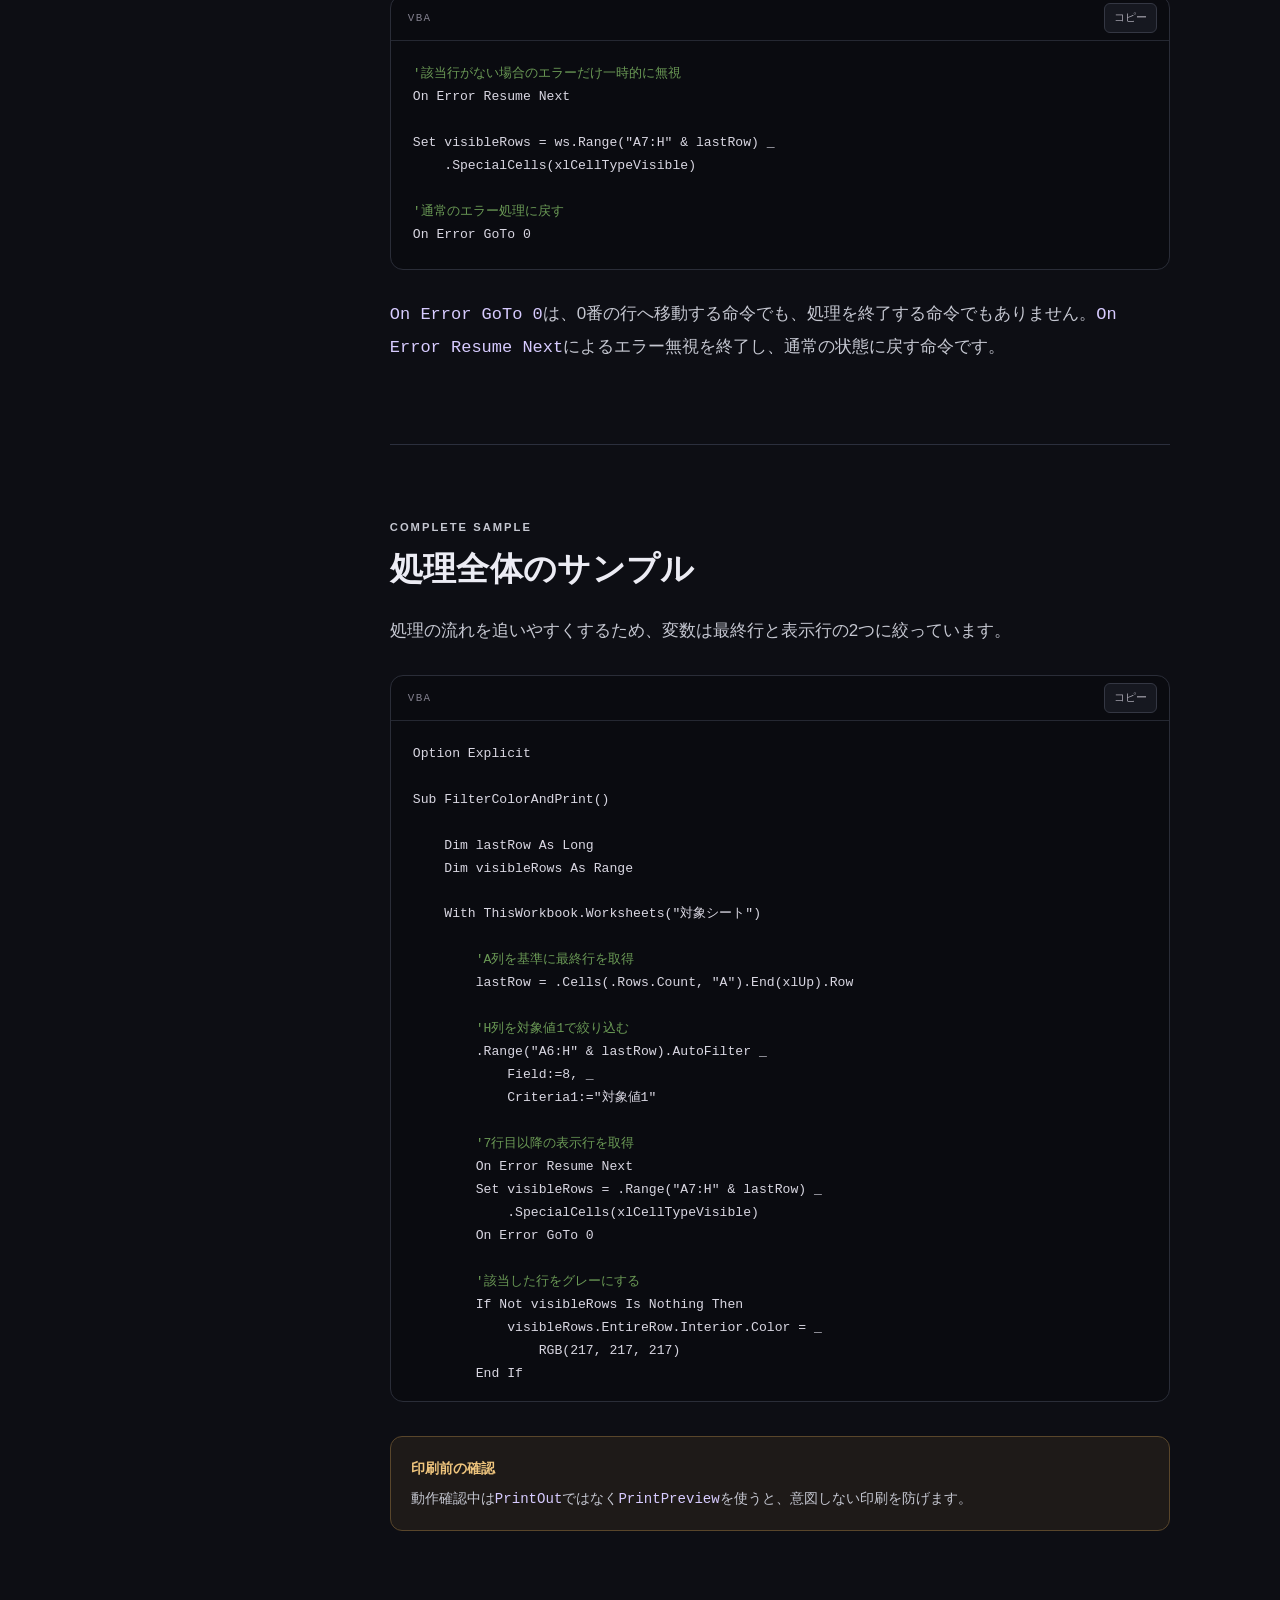
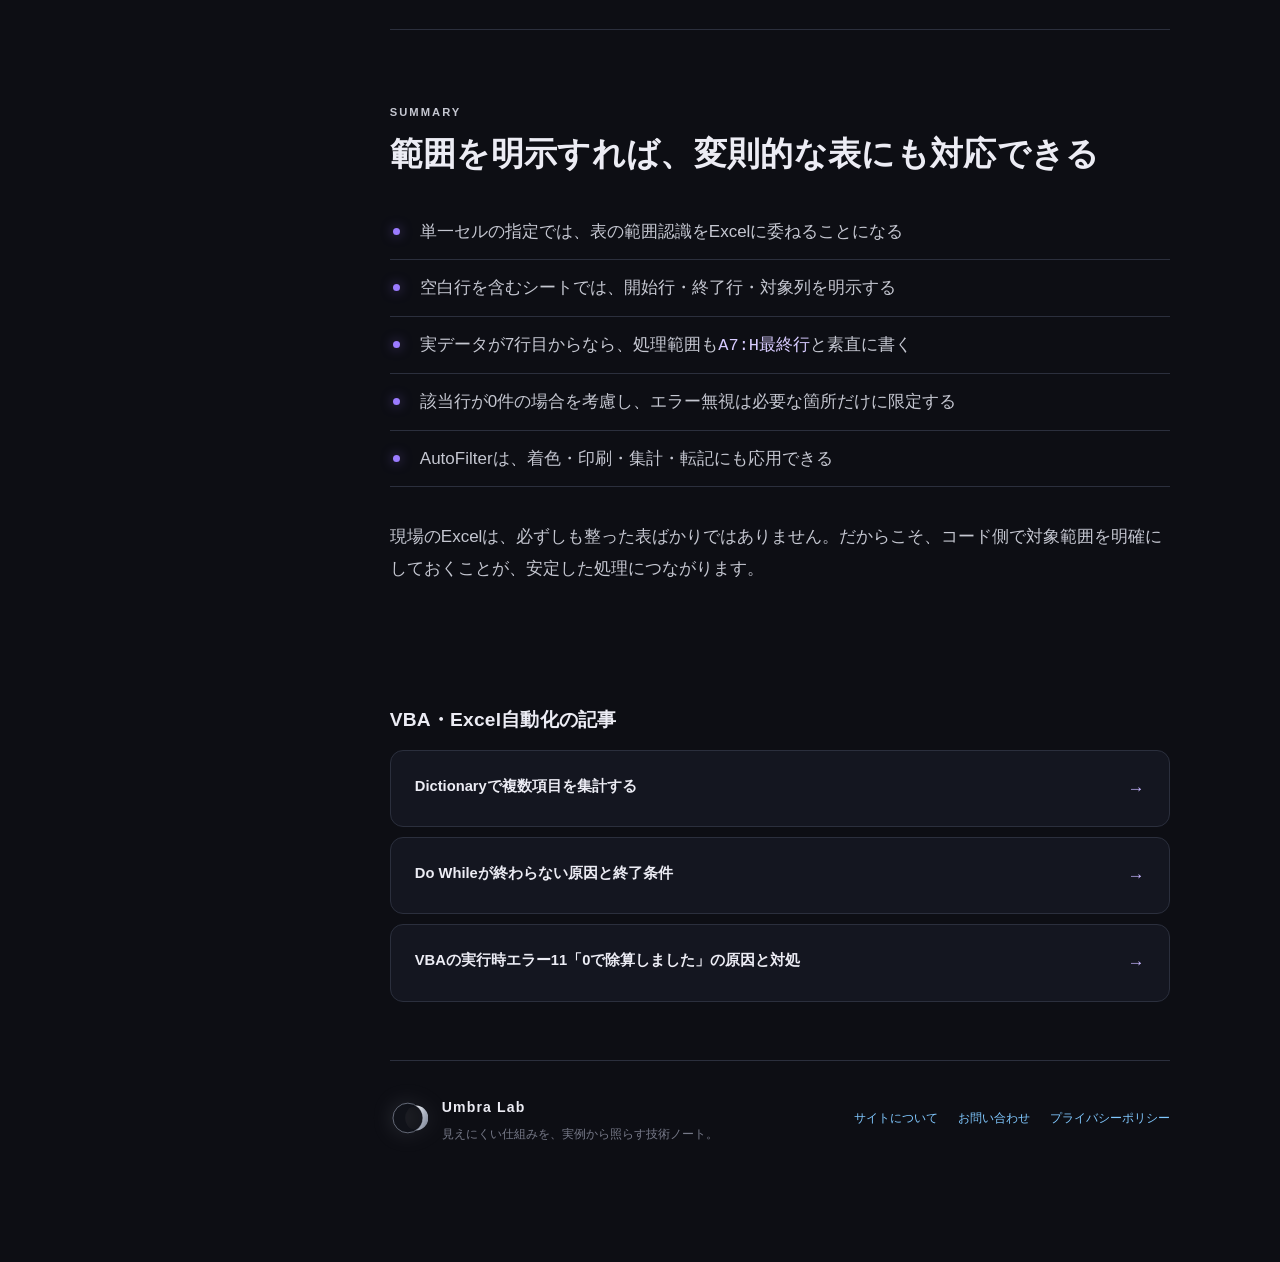
==== commit 280243af: "サイトについて・お問い合わせ・プライバシーポリシー追加" ====
--- a/docs/articles/autofilter-range.html
+++ b/docs/articles/autofilter-range.html
@@ -228,8 +228,15 @@
         </a> 
       </div>      
       <footer class="article-footer">
-        <img class="brand-mark" src="../assets/umbra-mark.svg" alt="">
-        <div><strong>Umbra Lab</strong><p>見えにくい仕組みを、実例から照らす技術ノート。</p></div>
+        <div class="footer-brand">
+          <img class="brand-mark" src="../assets/umbra-mark.svg" alt="">
+          <div><strong>Umbra Lab</strong><p>見えにくい仕組みを、実例から照らす技術ノート。</p></div>
+        </div>
+        <nav class="footer-links" aria-label="サイト情報">
+          <a href="../about.html">サイトについて</a>
+          <a href="../contact.html">お問い合わせ</a>
+          <a href="../privacy-policy.html">プライバシーポリシー</a>
+        </nav>
       </footer>
     </article>
   </main>
--- a/docs/styles.css
+++ b/docs/styles.css
@@ -726,3 +726,152 @@
   html { scroll-behavior: auto; }
   *, *::before, *::after { transition: none !important; }
 }
+
+/* =========================================================
+   Umbra Lab: サイト情報ページ・フッター用
+   このファイルの内容を既存の docs/styles.css の末尾へ追記してください。
+   ========================================================= */
+
+.info-shell {
+  width: min(900px, calc(100% - 40px));
+  margin: 0 auto;
+  padding: clamp(54px, 8vw, 88px) 0 100px;
+}
+
+.info-article { min-width: 0; }
+
+.info-hero {
+  padding: 18px 0 58px;
+}
+
+.info-hero h1 {
+  margin: 14px 0 22px;
+  font-size: clamp(2.15rem, 5vw, 3.65rem);
+}
+
+.info-article > section {
+  padding: 48px 0;
+  border-top: 1px solid var(--line);
+}
+
+.info-article > section h2 {
+  margin-bottom: 20px;
+  font-size: clamp(1.4rem, 3vw, 1.8rem);
+}
+
+.info-article p { color: #c5c7d1; }
+.info-article em { color: var(--accent-bright); }
+
+.info-list {
+  margin: 24px 0 0;
+  padding: 0;
+  list-style: none;
+}
+
+.info-list li {
+  position: relative;
+  padding: 12px 0 12px 30px;
+  border-bottom: 1px solid var(--line);
+  color: #c5c7d1;
+}
+
+.info-list li::before {
+  content: "";
+  position: absolute;
+  left: 3px;
+  top: 24px;
+  width: 7px;
+  height: 7px;
+  border-radius: 50%;
+  background: var(--accent);
+  box-shadow: 0 0 12px rgba(155, 123, 255, .5);
+}
+
+.profile-card,
+.contact-panel {
+  margin: 28px 0;
+  padding: 24px;
+  border: 1px solid var(--line);
+  border-radius: 14px;
+  background: var(--surface);
+}
+
+.profile-card dl { margin: 0; }
+
+.profile-card dl > div {
+  display: grid;
+  grid-template-columns: 150px minmax(0, 1fr);
+  gap: 18px;
+  padding: 14px 0;
+  border-bottom: 1px solid var(--line);
+}
+
+.profile-card dl > div:first-child { padding-top: 0; }
+.profile-card dl > div:last-child { padding-bottom: 0; border-bottom: 0; }
+.profile-card dt { color: #858896; font-size: .82rem; }
+.profile-card dd { margin: 0; color: var(--ink); }
+
+.contact-panel { border-color: #4e426b; background: var(--accent-soft); }
+.contact-label { margin: 0 0 10px; color: var(--accent-bright) !important; font: 700 .7rem/1.4 ui-monospace, SFMono-Regular, Consolas, monospace; letter-spacing: .14em; }
+.contact-address { margin: 0; overflow-wrap: anywhere; font-size: 1rem; }
+.contact-address a {
+  color: #80c8ff;
+  text-decoration: underline;
+  text-decoration-color: rgba(128, 200, 255, .45);
+  text-underline-offset: .18em;
+}
+.contact-address a:hover { color: #b7e0ff; }
+
+.policy-date {
+  margin-top: 28px;
+  color: #777a89 !important;
+  font-family: ui-monospace, SFMono-Regular, Consolas, monospace;
+  font-size: .78rem;
+}
+
+.text-link {
+  color: #80c8ff;
+  text-decoration: underline;
+  text-decoration-color: rgba(128, 200, 255, .45);
+  text-underline-offset: .18em;
+}
+
+.text-link:hover { color: #b7e0ff; }
+
+.footer-brand {
+  display: flex;
+  align-items: center;
+  gap: 14px;
+}
+
+.footer-links {
+  margin-left: auto;
+  display: flex;
+  flex-wrap: wrap;
+  justify-content: flex-end;
+  gap: 8px 20px;
+}
+
+.footer-links a {
+  color: #80c8ff;
+  text-decoration: none;
+  font-size: .76rem;
+}
+
+.footer-links a:hover,
+.footer-links a[aria-current="page"] { color: #c4e8ff; }
+
+.article-footer {
+  justify-content: space-between;
+  flex-wrap: wrap;
+}
+
+@media (max-width: 700px) {
+  .info-shell { width: min(100% - 32px, 900px); padding: 38px 0 72px; }
+  .info-hero { padding-bottom: 40px; }
+  .info-article > section { padding: 40px 0; }
+  .profile-card dl > div { grid-template-columns: 1fr; gap: 5px; }
+  .site-footer.info-footer,
+  .article-footer { align-items: flex-start; flex-direction: column; }
+  .footer-links { margin-left: 0; justify-content: flex-start; }
+}
